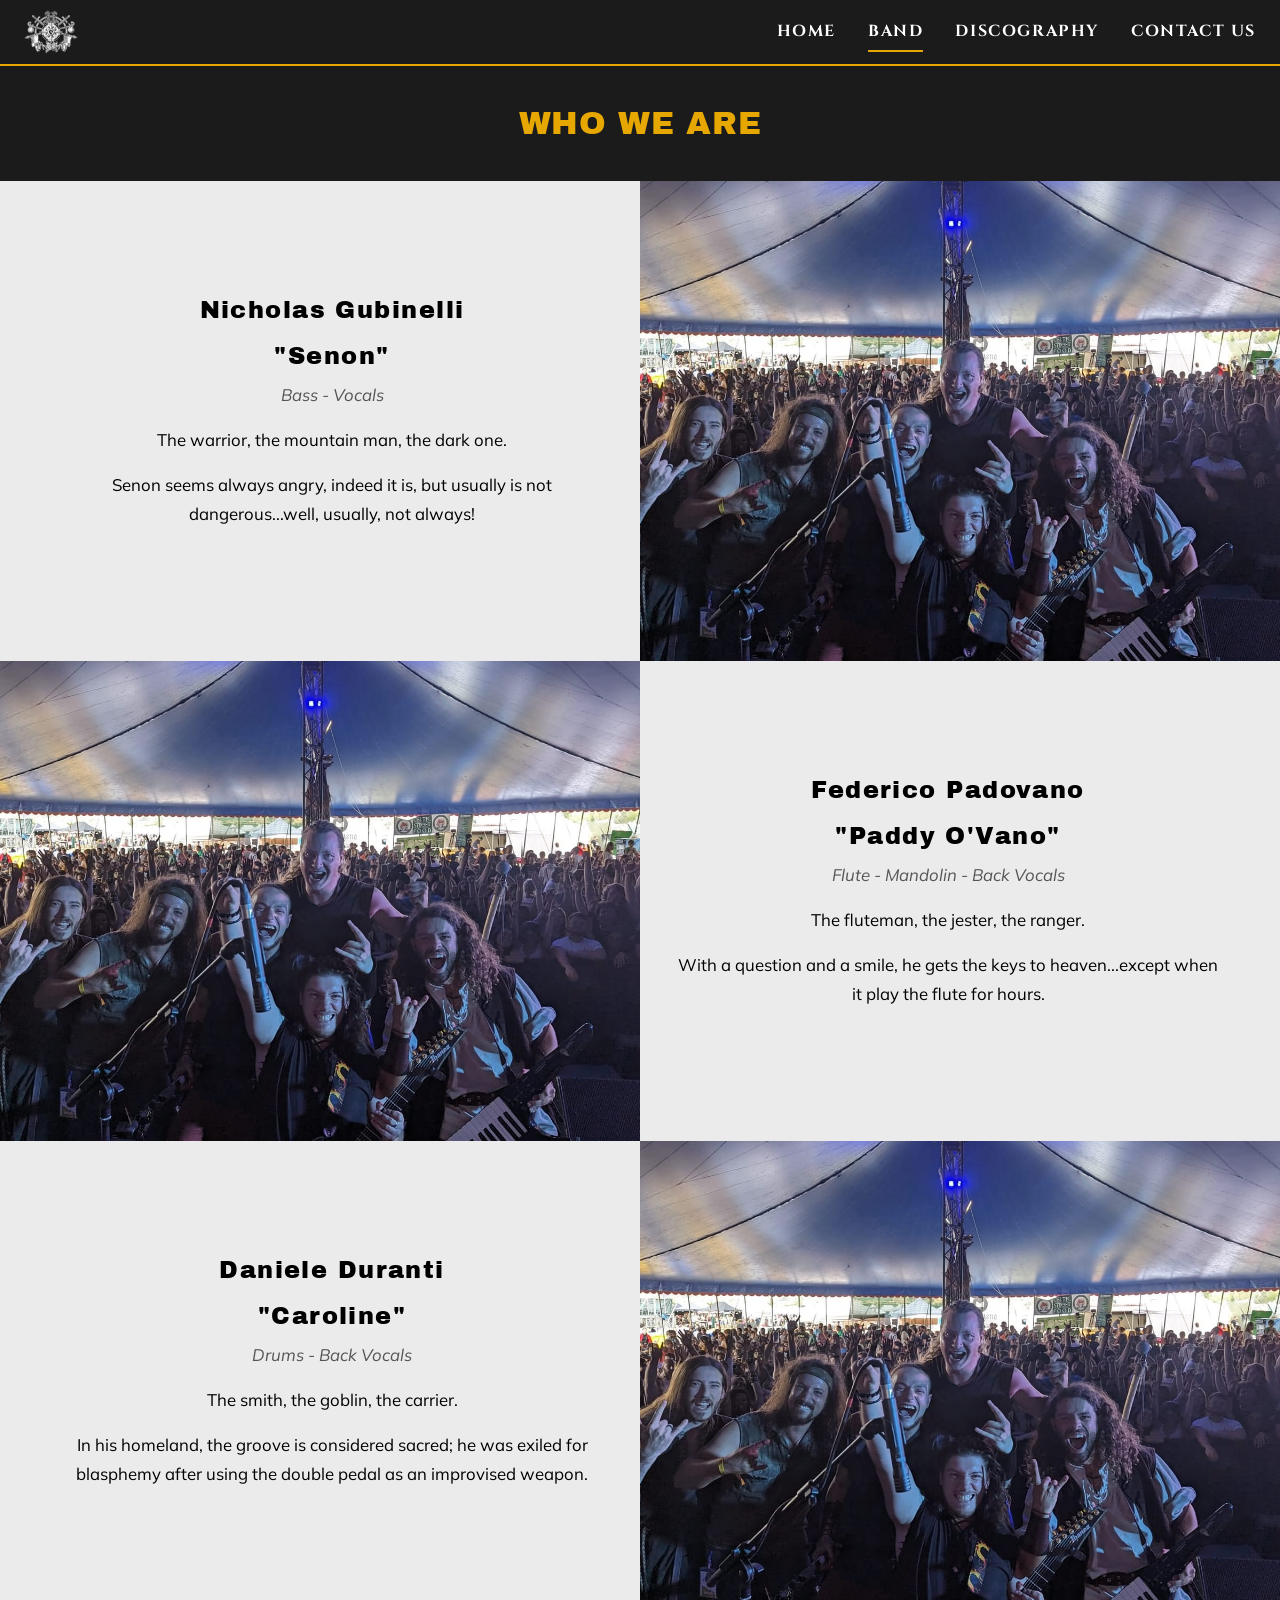
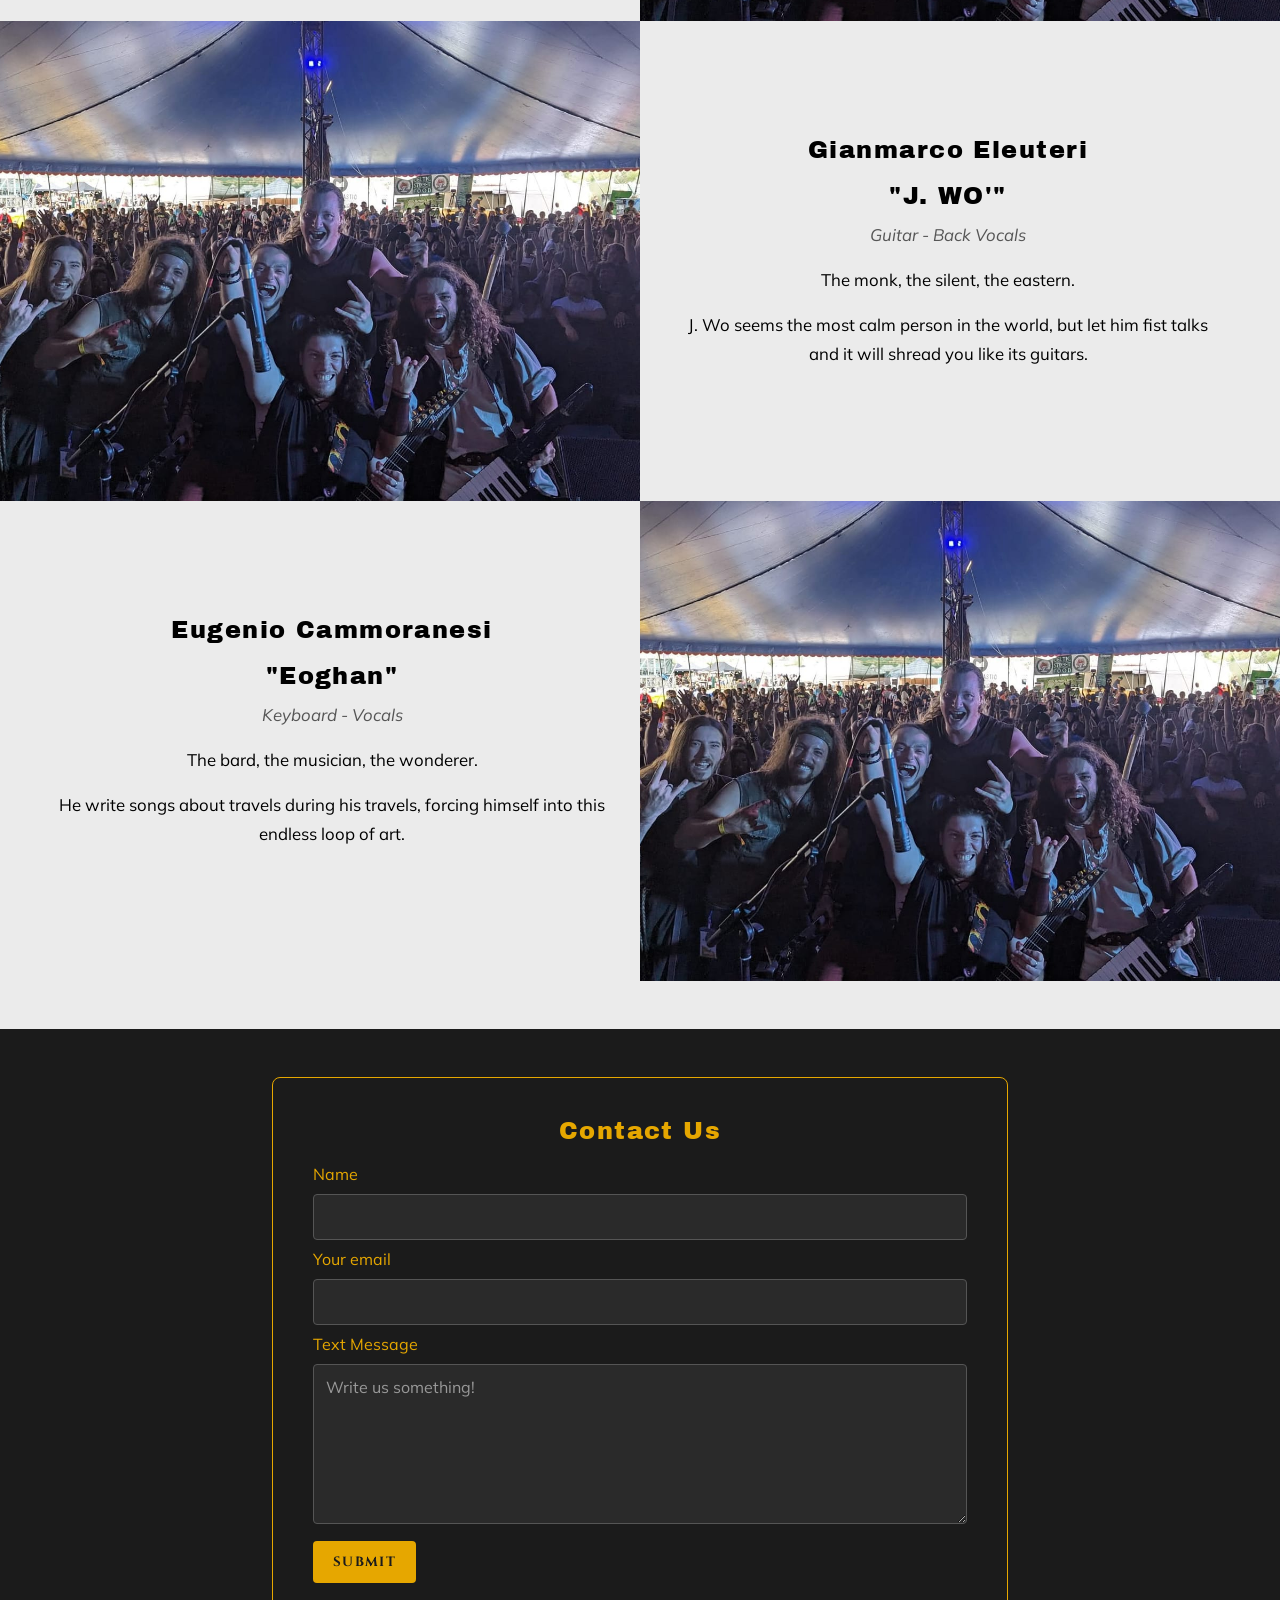
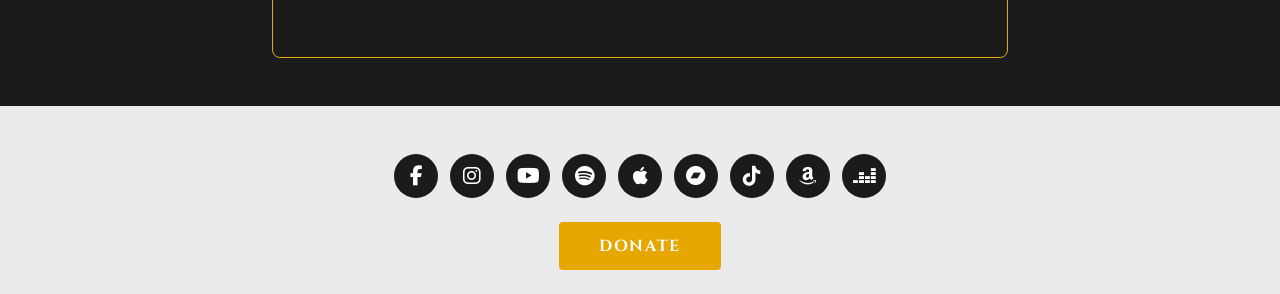
==== PagesAndForms/band.html @ 72bfce95 "Caroline" ====
<!DOCTYPE html>
<html lang="en">
<head>
    <meta charset="UTF-8">
    <meta name="viewport" content="width=device-width, initial-scale=1">
    <!-- Impedisce al "tema scuro automatico" del telefono di invertire i colori del sito -->
    <meta name="color-scheme" content="only light">
    <title>The Band - Haegen | Italian Folk Metal</title>
    <meta name="description" content="Meet Haegen, the folk metal band from Osimo (Marche, Italy): members, history and live shows at Italian folk and metal festivals like Montelago Celtic Festival.">
    <link rel="canonical" href="https://haegenfolkmetal.github.io/Haegen/PagesAndForms/band.html">
    <meta property="og:type" content="website">
    <meta property="og:site_name" content="Haegen">
    <meta property="og:title" content="The Band - Haegen | Italian Folk Metal">
    <meta property="og:description" content="Meet Haegen, the folk metal band from Marche, Italy.">
    <meta property="og:url" content="https://haegenfolkmetal.github.io/Haegen/PagesAndForms/band.html">
    <meta property="og:image" content="https://haegenfolkmetal.github.io/Haegen/Immagini/MontelagoAll.jpg">
    <meta name="twitter:card" content="summary_large_image">
    <link rel="icon" type="image/jpeg" href="../Immagini/Emblem.jpg">
    <!-- Font del sito (Google Fonts): Cinzel = titoli, Mulish = testi, Archivo Black = titoli d'impatto -->
    <link rel="preconnect" href="https://fonts.googleapis.com">
    <link rel="preconnect" href="https://fonts.gstatic.com" crossorigin>
    <link rel="stylesheet" href="https://fonts.googleapis.com/css2?family=Archivo+Black&family=Cinzel:wght@600;700&family=Mulish:wght@400;700&display=swap">
    <link rel="stylesheet" href="https://cdnjs.cloudflare.com/ajax/libs/font-awesome/6.5.2/css/all.min.css">
    <link rel="stylesheet" href="../style.css">
    <script src="../scripts.js" defer></script>
</head>
<body>
    <header class="site-header" data-include="menu.html"></header>

    <main class="pagina">

        <h1 class="page-title titolo-impatto tema-haegen">WHO WE ARE</h1>

        <!--
            Ogni riga: prima l'immagine, poi il testo.
            Da desktop le righe 1, 3, 5 vengono invertite dal CSS (testo a sinistra, immagine a destra);
            da telefono resta sempre immagine sopra e testo sotto.
            TODO: sostituisci immagini e testi segnaposto.
        -->
        <div class="rows rows--alternate">

            <section class="row" id="nicholas-gubinelli">
                <div class="row-media">
                    <img src="../Immagini/MontelagoAll.jpg" alt="Haegen folk metal band live">
                </div>
                <div class="row-text">
                    <a class="link-nascosto" href="https://www.instagram.com/senon_brennus/">
                        <h2>Nicholas Gubinelli</h2>
                        <h2>"Senon"</h2>
                    </a>
                    <p class="row-meta">Bass - Vocals</p>
                    <p>The warrior, the mountain man, the dark one.</p>
                    <p>Senon seems always angry, indeed it is, but usually is not dangerous...well, usually, not always!</p>
                </div>
            </section>

            <section class="row" id="federico-padovano">
                <div class="row-media">
                    <img src="../Immagini/MontelagoAll.jpg" alt="Haegen folk metal band live" loading="lazy">
                </div>
                <div class="row-text">
                    <a class="link-nascosto" href="https://www.instagram.com/paddy_o_vano/">
                        <h2>Federico Padovano</h2>
                        <h2>"Paddy O'Vano"</h2>
                    </a>
                    <p class="row-meta">Flute - Mandolin - Back Vocals</p>
                    <p>The fluteman, the jester, the ranger.</p>
                    <p>With a question and a smile, he gets the keys to heaven...except when it play the flute for hours.</p>
                </div>
            </section>

            <section class="row" id="daniele-duranti">
                <div class="row-media">
                    <img src="../Immagini/MontelagoAll.jpg" alt="Haegen folk metal band live" loading="lazy">
                </div>
                <div class="row-text">
                    <a class="link-nascosto" href="https://www.instagram.com/durowave92/">
                        <h2>Daniele Duranti</h2>
                        <h2>"Caroline"</h2>
                    </a>
                    <p class="row-meta">Drums - Back Vocals</p>
                    <p>The smith, the goblin, the carrier.</p>
                    <p>In his homeland, the groove is considered sacred; he was exiled for blasphemy after using the double pedal as an improvised weapon.</p>
                </div>
            </section>

            <section class="row" id="gianmarco-eleuteri">
                <div class="row-media">
                    <img src="../Immagini/MontelagoAll.jpg" alt="Haegen folk metal band live" loading="lazy">
                </div>
                <div class="row-text">
                    <a class="link-nascosto" href="https://www.instagram.com/kid_shiryu/">
                        <h2>Gianmarco Eleuteri</h2>
                        <h2>"J. WO'"</h2>
                    </a>
                    <p class="row-meta">Guitar - Back Vocals</p>
                    <p>The monk, the silent, the eastern.</p>
                    <p>J. Wo seems the most calm person in the world, but let him fist talks and it will shread you like its guitars.</p>
                </div>
            </section>

            <section class="row" id="eugenio-cammoranesi">
                <div class="row-media">
                    <img src="../Immagini/MontelagoAll.jpg" alt="Haegen folk metal band live" loading="lazy">
                </div>
                <div class="row-text">
                    <a class="link-nascosto" href="https://www.instagram.com/eoghan_thebard/">
                        <h2>Eugenio Cammoranesi</h2>
                        <h2>"Eoghan"</h2>
                    </a>
                    <p class="row-meta">Keyboard - Vocals</p>
                    <p>The bard, the musician, the wonderer.</p>
                    <p>He write songs about travels during his travels, forcing himself into this endless loop of art.</p>
                </div>
            </section>

        </div>

        <div id="contact" data-include="contact.html" data-fallback="Modulo contatti non disponibile."></div>

        <footer class="site-footer" data-include="footer.html"></footer>

    </main>
</body>
</html>
---- style.css ----
/*
    **************************** VARIABILI ****************************
*/

:root {
    --colore-scuro: #1b1b1b;
    --colore-chiaro: #ebebeb;
    --colore-giallo: #e6a700;
    --altezza-menu: 64px;
    --padding-pagina: 24px; /* margine interno di .pagina (16px da telefono, vedi in fondo) */
    --gap-pagina: 3rem;     /* spazio tra un blocco e l'altro di .pagina (2rem da telefono) */

    /* TEMA HAEGEN: fondo scuro + testo giallo. Usato da .tema-haegen (es. logo in home) */
    --tema-sfondo: var(--colore-scuro);
    --tema-testo: var(--colore-giallo);

    /* FONT (caricati da Google Fonts nel <head> di ogni pagina) */
    --font-testo: "Mulish", Arial, sans-serif;            /* testi normali */
    --font-titoli: "Cinzel", Georgia, serif;              /* titoli, menù, sottotitolo, bottoni */
    --font-impatto: "Archivo Black", "Arial Black", sans-serif; /* titoli d'impatto (classe .titolo-impatto) */
}

* {
    box-sizing: border-box;
}

html {
    scroll-behavior: smooth;
}

body {
    margin: 0;
    width: 100%;
    background-color: var(--colore-scuro);
    font-family: var(--font-testo);
}

h1, h2, h3, h4 {
    font-family: var(--font-titoli);
    font-weight: 700;
    letter-spacing: 0.06em;
}

/* Titolo grande e "pieno" (es. OUR STORY in home): stessa grandezza di un h1 */
.titolo-impatto {
    font-family: var(--font-impatto);
    font-weight: 400;
    font-size: 2rem;
    letter-spacing: 0.02em;
}

.displayToCenter{

    display: flex;
    justify-content: center
}

.textAlignCenter{
    text-align: center;
}

.pagina {
    background-color: var(--colore-chiaro);
    width: 100%;
    max-width: 1400px;
    min-height: 100vh;
    margin-inline: auto;
    padding: var(--padding-pagina);

    display: flex;
    flex-direction: column;
    gap: var(--gap-pagina);
}

.page-title {
    margin: 0;
    text-align: center;
}

/* Bio in home: colonna più stretta e righe più ariose = più facile da leggere */
.BIOcss {
    width: 100%;
    margin-inline: auto;
    text-align: justify;
}

.BIOcss p,
.row-text p {
    font-size: 1.05rem;
    line-height: 1.7;
}

/*
    Tema Haegen: blocco a tutta larghezza con fondo scuro e testo giallo.
    Basta aggiungere class="tema-haegen" a un elemento dentro .pagina.
    I margini negativi annullano il padding di .pagina, così il fondo arriva fino ai bordi.
*/
.tema-haegen {
    background-color: var(--tema-sfondo);
    color: var(--tema-testo);
    margin-inline: calc(-1 * var(--padding-pagina));
    padding: 2.5rem var(--padding-pagina);
}

.zona-logo {
    flex-direction: column;
    align-items: center;
    gap: 0.75rem;
    margin-block: 0;
}

/* Se un blocco a tema è il primo della pagina (logo in home, WHO WE ARE...), sale fino a toccare il menù */
.tema-haegen:first-child {
    margin-top: calc(-1 * var(--padding-pagina));
}

/* Sottotitolo sotto il logo in home (fa parte dell'h1: aiuta Google a capire genere e provenienza) */
.zona-logo .tagline {
    font-family: var(--font-titoli);
    font-size: 1.1rem;
    font-weight: 600;
    letter-spacing: 0.15em;
    text-transform: uppercase;
    text-align: center;
}

.zona-logo img {
    display: block;
    width: min(80vw, 420px);
    height: auto;
}

/*
    **************************** MENU STICKY ****************************
*/

.site-header {
    position: sticky;
    top: 0;
    z-index: 100;
    min-height: var(--altezza-menu); /* tiene lo spazio mentre il menù viene caricato */
    background-color: var(--colore-scuro);
    border-bottom: 2px solid var(--colore-giallo);
}

.menu-bar {
    max-width: 1400px;
    height: var(--altezza-menu);
    margin-inline: auto;
    padding-inline: 24px;

    display: flex;
    align-items: center;
    justify-content: space-between;
}

.menu-brand img {
    display: block;
    height: 44px;
    width: auto;
}

.site-nav ul {
    list-style: none;
    margin: 0;
    padding: 0;
    display: flex;
    gap: 2rem;
}

.site-nav a {
    display: block;
    padding: 0.5rem 0;
    color: white;
    text-decoration: none;
    font-family: var(--font-titoli);
    text-transform: uppercase;
    letter-spacing: 0.1em;
    font-weight: 700;
    border-bottom: 2px solid transparent;
}

.site-nav a:hover,
.site-nav a[aria-current="page"] {
    border-bottom-color: var(--colore-giallo);
}

/* L'hamburger si vede solo da telefono */
.menu-toggle {
    display: none;
}

/* Il Contact Us (e i membri in Band, es. band.html#federico-padovano) non finiscono sotto il menù sticky */
#contact,
.row[id] {
    scroll-margin-top: calc(var(--altezza-menu) + 16px);
}

/*
    Link "nascosto": sembra testo normale, al passaggio del mouse diventa giallo.
    Usato per nome + soprannome dei membri in Band.
*/
.link-nascosto {
    display: block;
    width: fit-content;   /* cliccabile solo sul testo, non su tutta la riga */
    color: inherit;
    text-decoration: none;
    transition: color 0.2s;
}

.link-nascosto:hover,
.link-nascosto:focus-visible {
    color: var(--colore-giallo);
}

/*
    **************************** RIGHE A 2 COLONNE (Band / Discography) ****************************
*/

.rows {
    display: flex;
    flex-direction: column;
    gap: 3rem;
}

.row {
    display: grid;
    grid-template-columns: 1fr 1fr;
    gap: 2rem;
    align-items: center;
}

.row-media img {
    display: block;
    width: 100%;
    aspect-ratio: 4 / 3;
    object-fit: cover;
    border-radius: 6px;
}

.row-text h2 {
    margin-top: 0;
}

.row-text .row-meta {
    margin-top: -0.5rem;
    color: #555;
    font-style: italic;
    text-align: left;
}

/* BAND: righe 1, 3, 5 => testo a sinistra e immagine a destra */
.rows--alternate .row:nth-child(odd) .row-media {
    order: 2;
}

/* BAND da desktop: nessuno spazio tra un membro e l'altro (le foto si toccano a scacchiera) */
@media (min-width: 769px) {
    .rows--alternate {
        gap: 0;
    }

    /* niente spazio tra colonna foto e colonna testo: le foto si toccano agli angoli */
    .rows--alternate .row {
        column-gap: 0;
    }

    .rows--alternate .row-text {
        padding-inline: 2rem;
    }

    /* DISCOGRAPHY da desktop: copertine (a sinistra) attaccate al bordo sinistro della pagina */
    .rows--discography .row-media {
        margin-left: calc(-1 * var(--padding-pagina));
    }

    .rows--discography .row-media img {
        border-radius: 0;
    }

}

/*
    DISCOGRAPHY: lo spazio tra un disco e l'altro ha il colore del tema (scuro).
    Il contenitore è scuro e a tutta larghezza; ogni riga ha il suo fondo chiaro.
    Il padding delle righe sostituisce quello di .pagina, così le copertine
    continuano ad arrivare al bordo con i loro margini negativi.
*/
.rows--discography {
    background-color: var(--tema-sfondo);
    margin-inline: calc(-1 * var(--padding-pagina));
    /* annulla lo spazio chiaro sopra (sotto il titolo) e sotto (prima del Contact Us) */
    margin-block: calc(-1 * var(--gap-pagina));
}

.rows--discography .row {
    background-color: var(--colore-chiaro);
    padding-inline: var(--padding-pagina);
}

/* BAND: niente striscia chiara tra WHO WE ARE e il primo membro */
.rows--alternate {
    margin-top: calc(-1 * var(--gap-pagina));
}

/* BAND: testo centrato nel suo blocco (anche nome+soprannome e ruolo) */
.rows--alternate .row-text {
    text-align: center;
}

.rows--alternate .row-text .link-nascosto {
    margin-inline: auto;
}

/* BAND: nome e soprannome con lo stesso font di WHO WE ARE (solo il font, non grandezza/colori) */
.rows--alternate .row-text h2 {
    font-family: var(--font-impatto);
    font-weight: 400; /* Archivo Black esiste solo in questo peso: evita il grassetto "finto" */
}

.rows--alternate .row-text .row-meta {
    text-align: center;
}

/*
    BAND: foto attaccate al bordo della pagina (come il video in home).
    Il margine negativo annulla il padding di .pagina sul lato esterno:
    righe pari => foto a sinistra, righe dispari => foto a destra.
*/
.rows--alternate .row-media {
    margin-left: calc(-1 * var(--padding-pagina));
}

.rows--alternate .row:nth-child(odd) .row-media {
    margin-left: 0;
    margin-right: calc(-1 * var(--padding-pagina));
}

.rows--alternate .row-media img {
    border-radius: 0;
}

/* DISCOGRAPHY: copertine sempre intere, mai tagliate */
.rows--discography .row-media img {
    aspect-ratio: auto;
    height: auto;
    object-fit: contain;
}

/* DISCOGRAPHY, riga in evidenza (copertina + video):
   la copertina occupa il 70% dello spazio delle altre righe (35% invece di 50%), il resto va al video */
.rows--discography .row--featured {
    grid-template-columns: 7fr 13fr;
}

.row-text .video-container {
    margin-top: 1rem;
}

/*
    **************************** CONTACT FORM ****************************
*/

/* Fascia che contiene il Contact Us: fondo come il body, a tutta larghezza (margini negativi come .tema-haegen) */
#contact {
    background-color: var(--tema-sfondo);
    margin-inline: calc(-1 * var(--padding-pagina));
    padding: 3rem var(--padding-pagina);
}

/* Contact Us nel "tema Haegen": fondo scuro, testi gialli, bottone giallo */
.contact {
    width: min(100%, 46rem);
    margin-inline: auto;
    padding: clamp(1.25rem, 4vw, 2.5rem);
    background-color: var(--tema-sfondo);
    color: var(--tema-testo);
    border: 1px solid var(--tema-testo);
    border-radius: 8px;
}

.contact h2 {
    margin-top: 0;
    text-align: center;
    font-family: var(--font-impatto); /* come OUR STORY / WHO WE ARE */
    font-weight: 400;
}

.contact form {
    display: flex;
    flex-direction: column;
    gap: 0.6rem;
}

/* Campi: fondo un po' più chiaro del blocco, testo chiaro, bordo giallo quando ci scrivi */
.contact input:not([type="hidden"]),
.contact textarea {
    width: 100%;
    padding: 0.75rem;
    background-color: #2a2a2a;
    color: var(--colore-chiaro);
    border: 1px solid #555;
    border-radius: 4px;
    font: inherit;
}

.contact input::placeholder,
.contact textarea::placeholder {
    color: #999;
}

.contact input:focus,
.contact textarea:focus {
    outline: none;
    border-color: var(--tema-testo);
}

.contact textarea {
    min-height: 10rem;
    resize: vertical;
}

.contact button {
    align-self: flex-start;
    margin-top: 0.5rem;
    padding: 0.75rem 1.25rem;
    border: 0;
    border-radius: 4px;
    background-color: var(--tema-testo);
    color: var(--tema-sfondo);
    font-family: var(--font-titoli);
    font-weight: 700;
    text-transform: uppercase;
    letter-spacing: 0.1em;
    cursor: pointer;
    transition: filter 0.2s;
}

.contact button:hover {
    filter: brightness(0.9);
}

.contact button:disabled {
    opacity: 0.6;
    cursor: wait;
}

/* Campo anti-spam: invisibile alle persone, solo i bot lo compilano */
.contact-botcheck {
    display: none;
}

/* Esito dell'invio sotto il bottone (vuoto finché non si invia) */
.contact-status {
    margin: 0;
    min-height: 1.5em;
}

.contact-status.is-ok {
    color: #7bc47f;
}

.contact-status.is-error {
    color: #ff7a6b;
}

/*
  ****************************  FINE CONTACT FORM ****************************
*/

/*
    **************************** FOOTER: SOCIAL + DONATE ****************************
*/

.site-footer {
    display: flex;
    flex-direction: column;
    align-items: center;
    gap: 1.5rem;
}

.social-links {
    list-style: none;
    margin: 0;
    padding: 0;
    display: flex;
    flex-wrap: wrap;
    justify-content: center;
    gap: 0.75rem;
}

.social-links a {
    display: grid;
    place-items: center;
    width: 44px;
    height: 44px;
    border-radius: 50%;
    background-color: var(--colore-scuro);
    color: white;
    font-size: 1.25rem;
    text-decoration: none;
    transition: background-color 0.2s;
}

.social-links a:hover {
    background-color: var(--colore-giallo);
}

.donate-button {
    display: inline-block;
    padding: 0.8rem 2.5rem;
    border-radius: 4px;
    background-color: var(--colore-giallo);
    color: white;
    font-family: var(--font-titoli);
    font-weight: 700;
    text-transform: uppercase;
    letter-spacing: 0.1em;
    text-decoration: none;
    transition: filter 0.2s;
}

.donate-button:hover {
    filter: brightness(0.9);
}

/*
    **************************** VIDEO ****************************
*/

.video-container {
    width: 100%;
    aspect-ratio: 16 / 9;
}

.video-container iframe {
    display: block;
    width: 100%;
    height: 100%;
    border: 0;
}

/* Video a tutta larghezza: i margini negativi annullano il padding di .pagina (come .tema-haegen) */
.video-container--full {
    width: auto;
    margin-inline: calc(-1 * var(--padding-pagina));
    /* in home il video è attaccato alla fascia del Contact Us, senza striscia chiara in mezzo */
    margin-bottom: calc(-1 * var(--gap-pagina));
}

/*
    **************************** TELEFONO / TABLET ****************************
*/

@media (max-width: 768px) {

    /* --- Hamburger --- */
    .menu-bar {
        padding-inline: 16px;
    }

    .menu-toggle {
        display: flex;
        flex-direction: column;
        gap: 5px;
        padding: 10px;
        background-color: var(--colore-scuro);
        border: 0;
        border-radius: 4px;
        cursor: pointer;
    }

    .menu-toggle-bar {
        display: block;
        width: 26px;
        height: 3px;
        background-color: var(--colore-giallo);
        border-radius: 2px;
        transition: transform 0.25s, opacity 0.25s;
    }

    /* Le 3 linee diventano una X quando il menù è aperto */
    .menu-toggle[aria-expanded="true"] .menu-toggle-bar:nth-child(1) {
        transform: translateY(8px) rotate(45deg);
    }
    .menu-toggle[aria-expanded="true"] .menu-toggle-bar:nth-child(2) {
        opacity: 0;
    }
    .menu-toggle[aria-expanded="true"] .menu-toggle-bar:nth-child(3) {
        transform: translateY(-8px) rotate(-45deg);
    }

    .site-nav {
        display: none;
        position: absolute;
        top: 100%;
        left: 0;
        right: 0;
        background-color: var(--colore-scuro);
        border-bottom: 2px solid var(--colore-giallo);
    }

    .site-nav.is-open {
        display: block;
    }

    .site-nav ul {
        flex-direction: column;
        gap: 0;
        padding: 0.5rem 16px 1rem;
    }

    .site-nav a {
        padding: 0.9rem 0;
        border-bottom: 1px solid #333;
    }

    /* --- Righe: una colonna sola, immagine sopra e testo sotto --- */
    .row,
    .rows--discography .row--featured {
        grid-template-columns: 1fr;
        gap: 1rem;
    }

    .rows--alternate .row:nth-child(odd) .row-media {
        order: 0;
    }

    /* BAND da telefono: foto sopra il testo, attaccata a tutti e due i bordi */
    .rows--alternate .row-media,
    .rows--alternate .row:nth-child(odd) .row-media {
        margin-inline: calc(-1 * var(--padding-pagina));
    }

    /* DISCOGRAPHY da telefono: copertine attaccate a tutti e due i bordi, come in Band */
    .rows--discography .row-media {
        margin-inline: calc(-1 * var(--padding-pagina));
    }

    .rows--discography .row-media img {
        border-radius: 0;
    }
    /* DISCOGRAPHY da telefono: anche il video (Mazzamurello) va da bordo a bordo */
    .rows--discography .row-text .video-container {
        width: auto;
        margin-inline: calc(-1 * var(--padding-pagina));
    }
}

@media (max-width: 600px) {
    :root {
        --padding-pagina: 16px;
        --gap-pagina: 2rem;
    }

    .contact {
        padding: 1.25rem;
    }
}
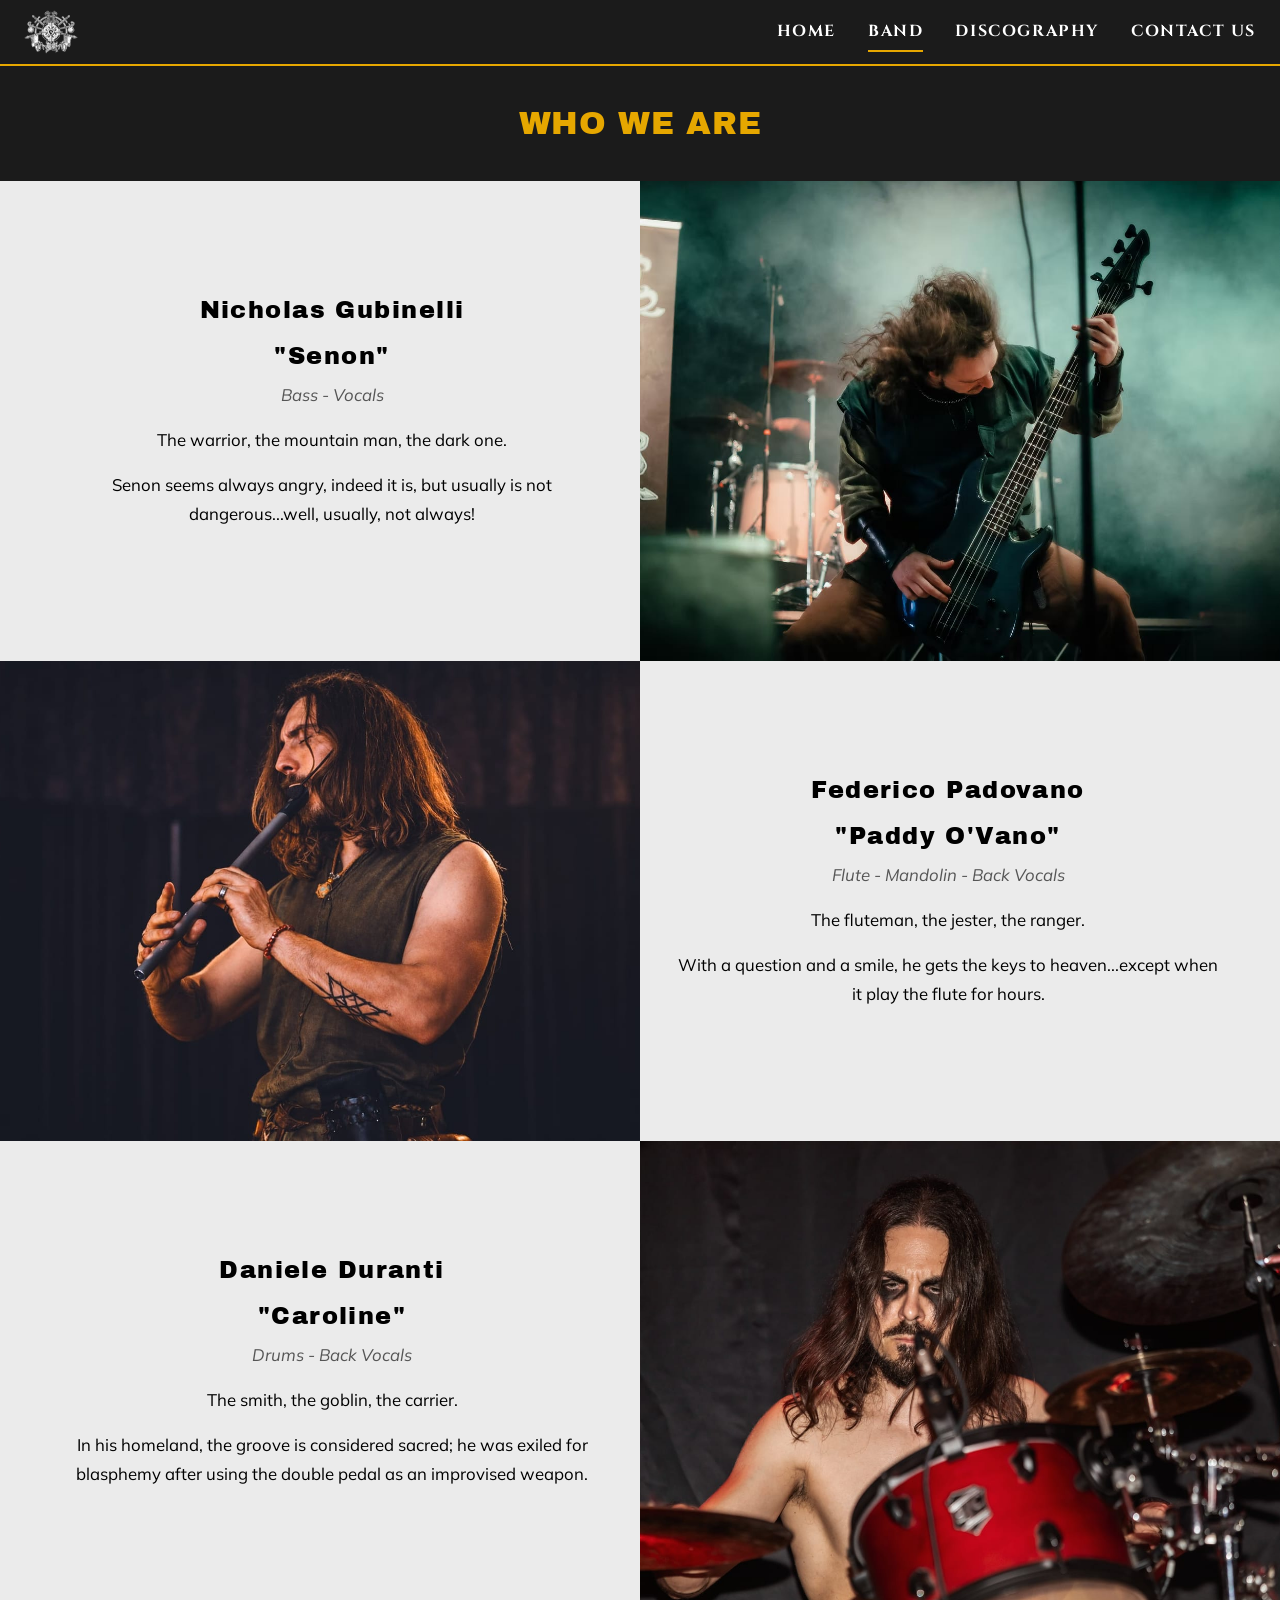
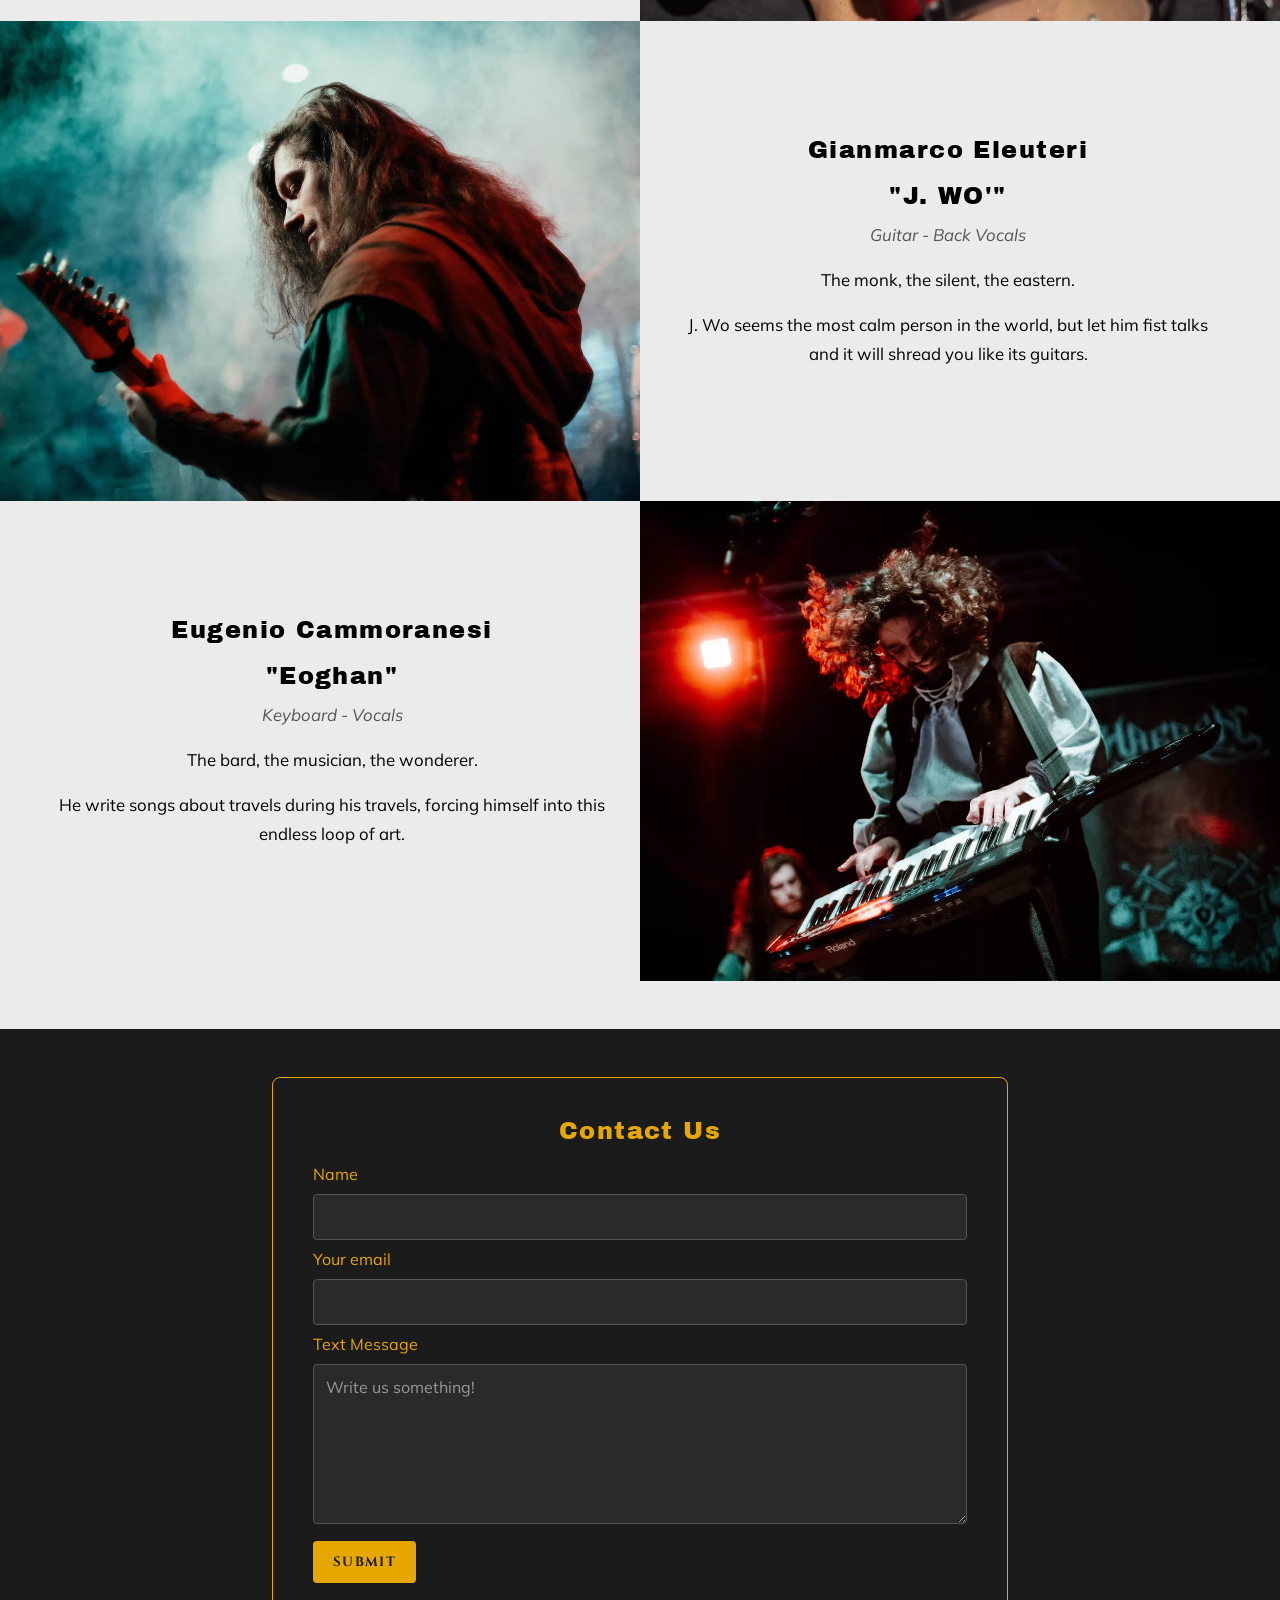
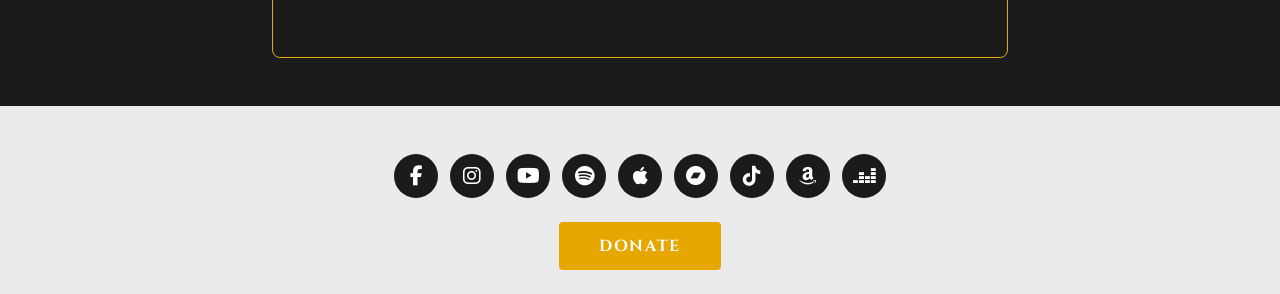
==== commit e017b941: "Foto" ====
--- a/PagesAndForms/band.html
+++ b/PagesAndForms/band.html
@@ -41,7 +41,7 @@
 
             <section class="row" id="nicholas-gubinelli">
                 <div class="row-media">
-                    <img src="../Immagini/MontelagoAll.jpg" alt="Haegen folk metal band live">
+                    <img src="../Immagini/Nicholas Gubinelli.jpg" alt="Nicholas Gubinelli &quot;Senon&quot; - Haegen bass player live">
                 </div>
                 <div class="row-text">
                     <a class="link-nascosto" href="https://www.instagram.com/senon_brennus/">
@@ -56,7 +56,7 @@
 
             <section class="row" id="federico-padovano">
                 <div class="row-media">
-                    <img src="../Immagini/MontelagoAll.jpg" alt="Haegen folk metal band live" loading="lazy">
+                    <img src="../Immagini/Padovano Federico.jpg" alt="Federico Padovano &quot;Paddy O'Vano&quot; - Haegen flute player live" loading="lazy">
                 </div>
                 <div class="row-text">
                     <a class="link-nascosto" href="https://www.instagram.com/paddy_o_vano/">
@@ -71,7 +71,7 @@
 
             <section class="row" id="daniele-duranti">
                 <div class="row-media">
-                    <img src="../Immagini/MontelagoAll.jpg" alt="Haegen folk metal band live" loading="lazy">
+                    <img src="../Immagini/Daniele Duranti.jpg" alt="Daniele Duranti &quot;Caroline&quot; - Haegen drummer live" loading="lazy">
                 </div>
                 <div class="row-text">
                     <a class="link-nascosto" href="https://www.instagram.com/durowave92/">
@@ -86,7 +86,7 @@
 
             <section class="row" id="gianmarco-eleuteri">
                 <div class="row-media">
-                    <img src="../Immagini/MontelagoAll.jpg" alt="Haegen folk metal band live" loading="lazy">
+                    <img src="../Immagini/Gianmarco Eleuteri.jpg" alt="Gianmarco Eleuteri &quot;J. WO'&quot; - Haegen guitar player live" loading="lazy">
                 </div>
                 <div class="row-text">
                     <a class="link-nascosto" href="https://www.instagram.com/kid_shiryu/">
@@ -101,7 +101,7 @@
 
             <section class="row" id="eugenio-cammoranesi">
                 <div class="row-media">
-                    <img src="../Immagini/MontelagoAll.jpg" alt="Haegen folk metal band live" loading="lazy">
+                    <img src="../Immagini/Eugenio Cammoranesi.jpg" alt="Eugenio Cammoranesi &quot;Eoghan&quot; - Haegen keyboard player live" loading="lazy">
                 </div>
                 <div class="row-text">
                     <a class="link-nascosto" href="https://www.instagram.com/eoghan_thebard/">
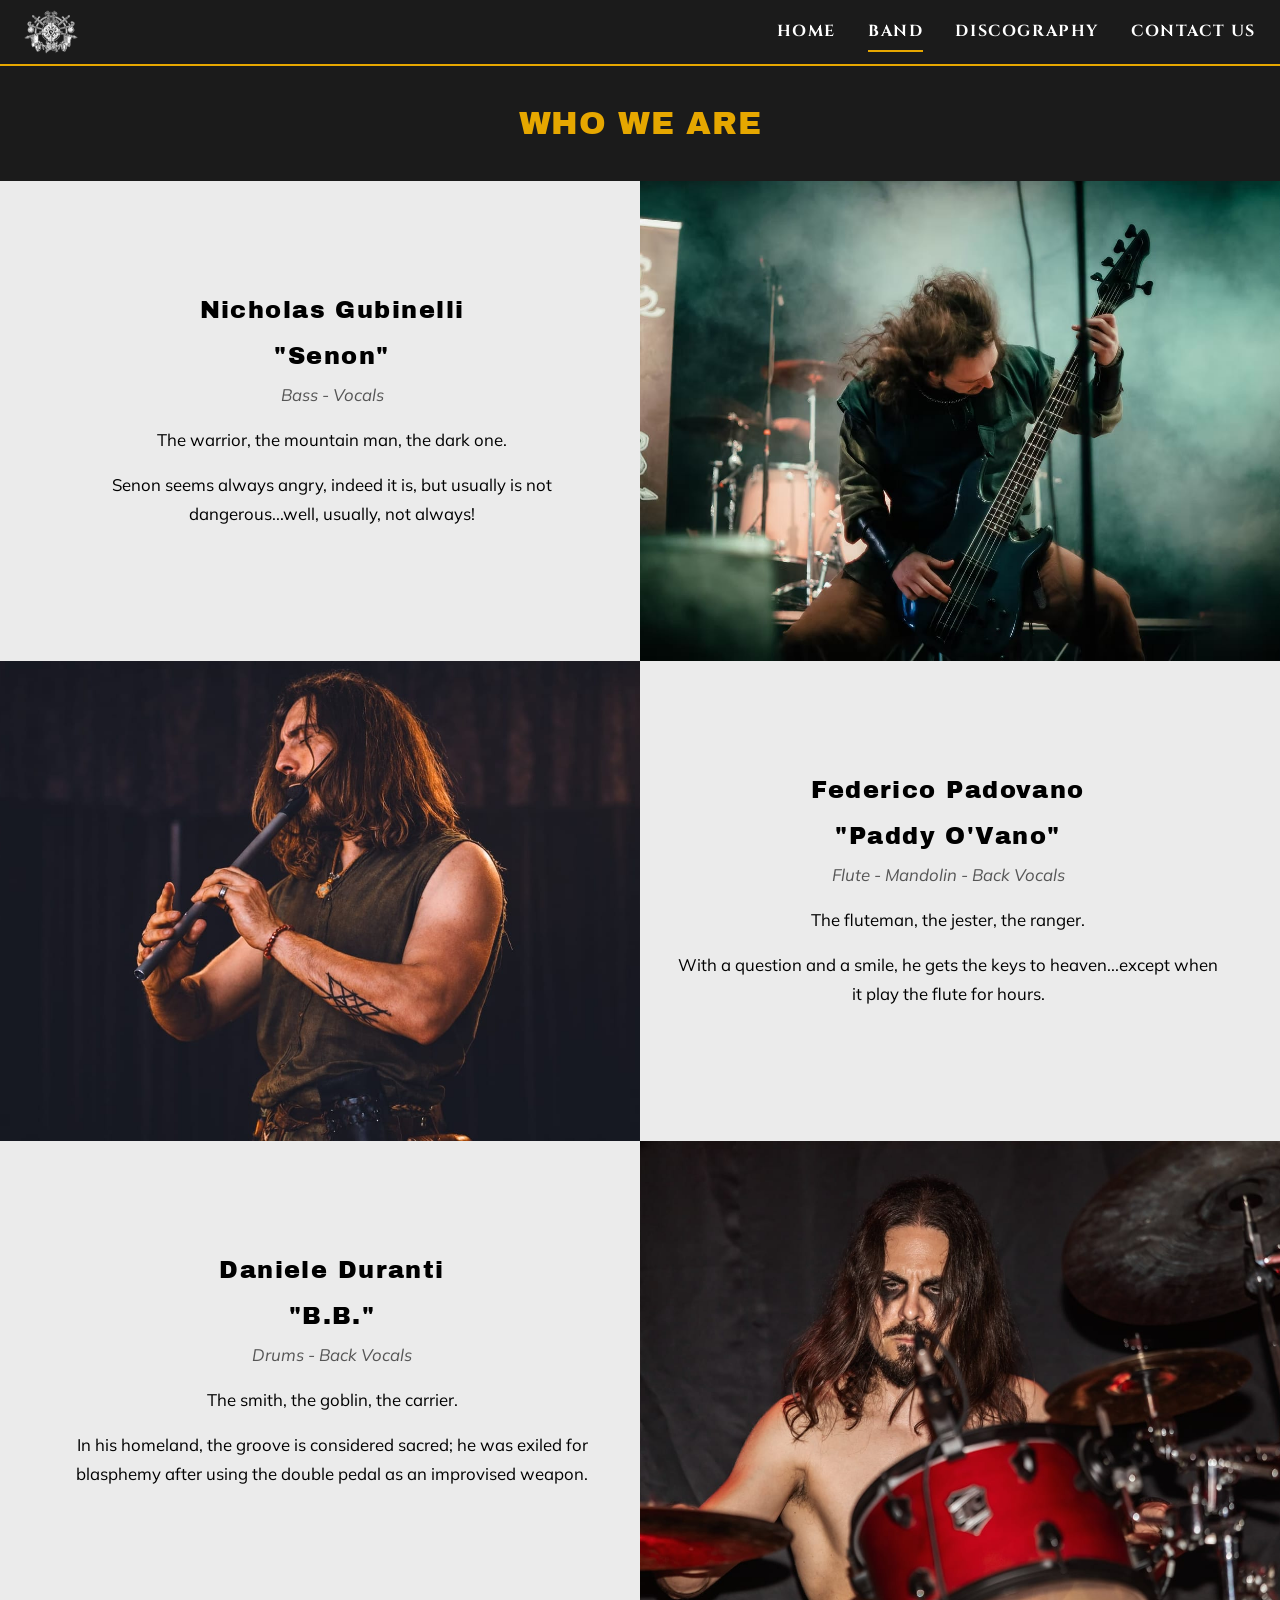
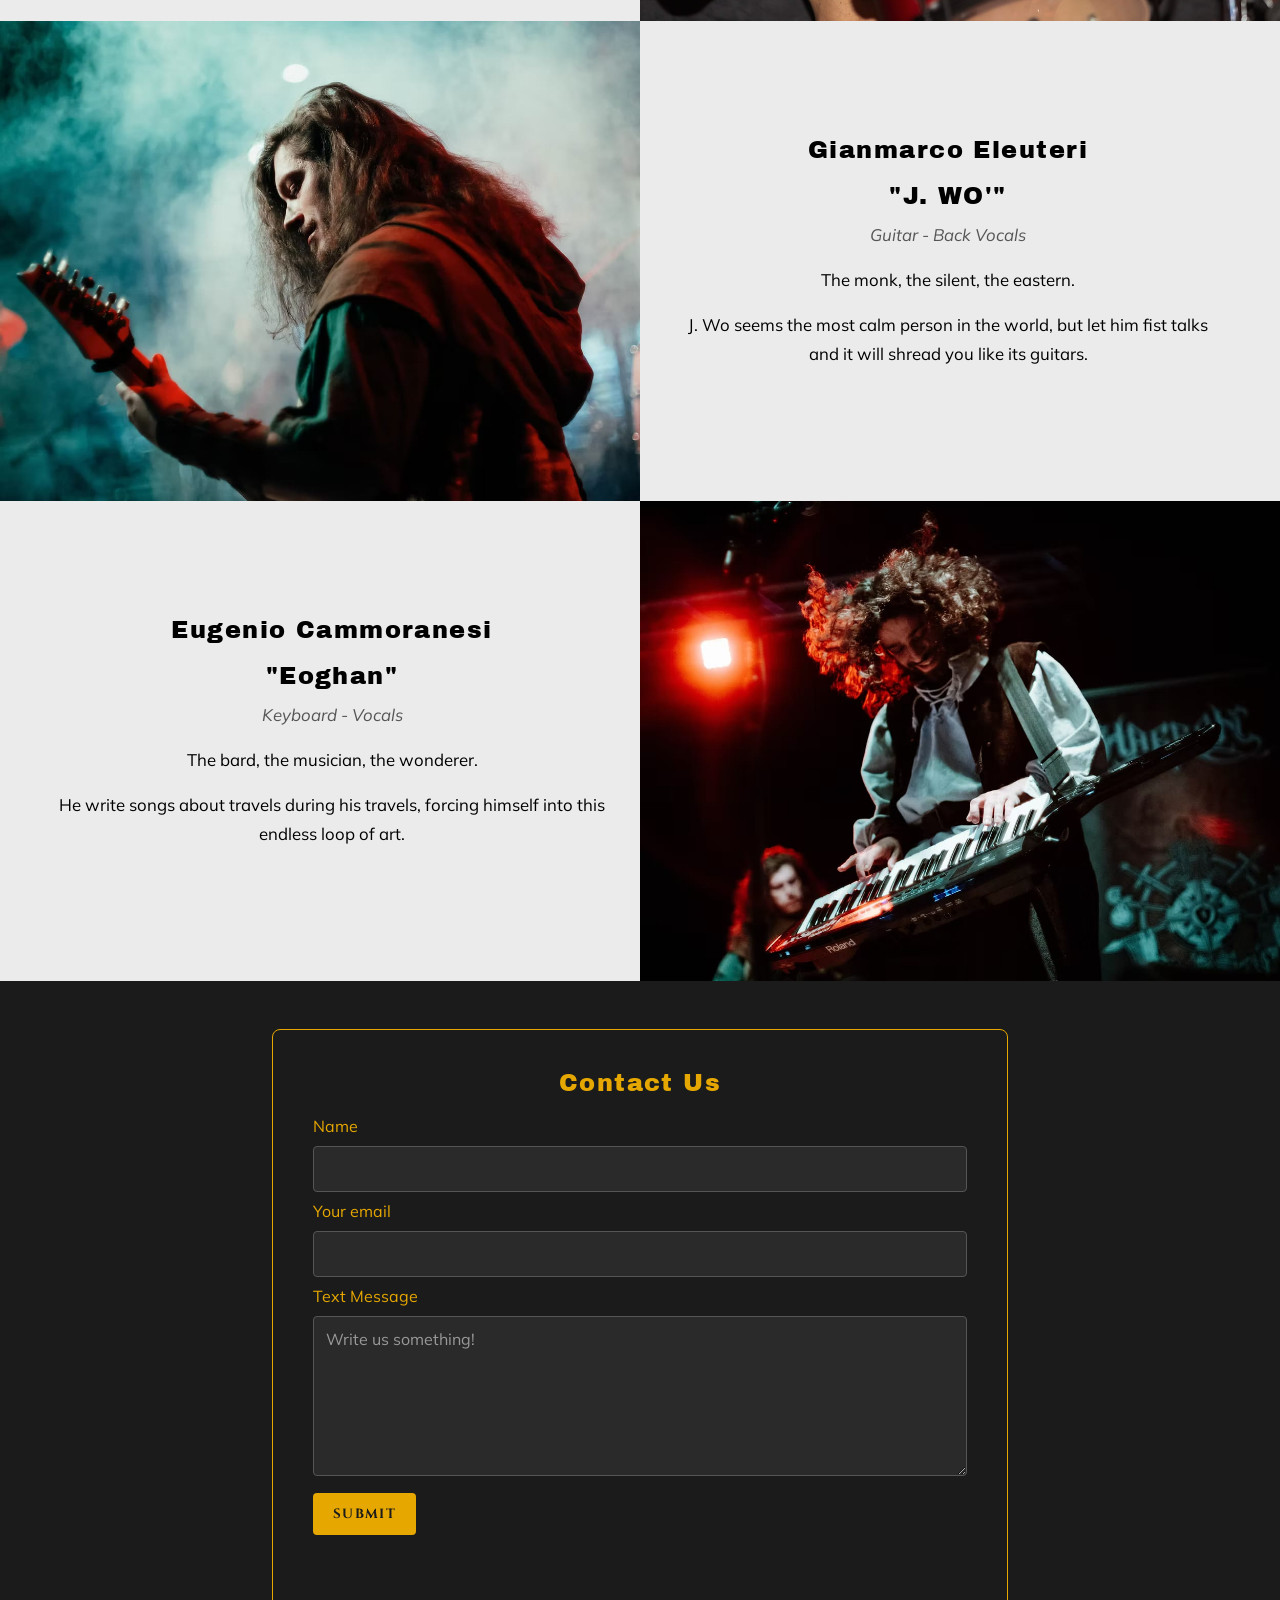
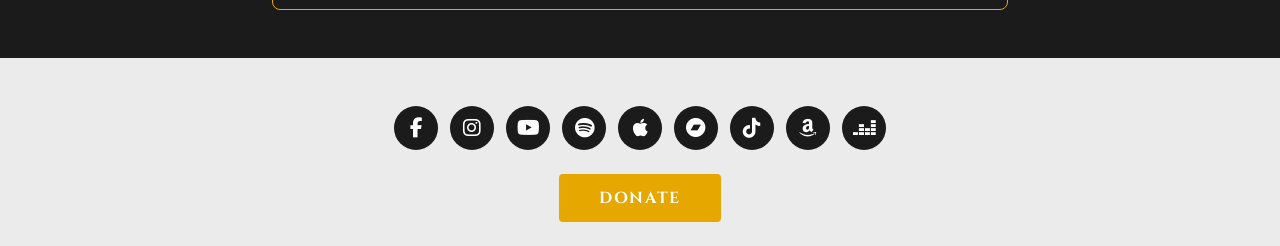
==== commit 5c6b6891: "bb" ====
--- a/PagesAndForms/band.html
+++ b/PagesAndForms/band.html
@@ -76,7 +76,7 @@
                 <div class="row-text">
                     <a class="link-nascosto" href="https://www.instagram.com/durowave92/">
                         <h2>Daniele Duranti</h2>
-                        <h2>"Caroline"</h2>
+                        <h2>"B.B."</h2>
                     </a>
                     <p class="row-meta">Drums - Back Vocals</p>
                     <p>The smith, the goblin, the carrier.</p>
--- a/style.css
+++ b/style.css
@@ -258,6 +258,8 @@
 @media (min-width: 769px) {
     .rows--alternate {
         gap: 0;
+        /* ultima foto attaccata alla fascia del Contact Us, senza striscia chiara */
+        margin-bottom: calc(-1 * var(--gap-pagina));
     }
 
     /* niente spazio tra colonna foto e colonna testo: le foto si toccano agli angoli */
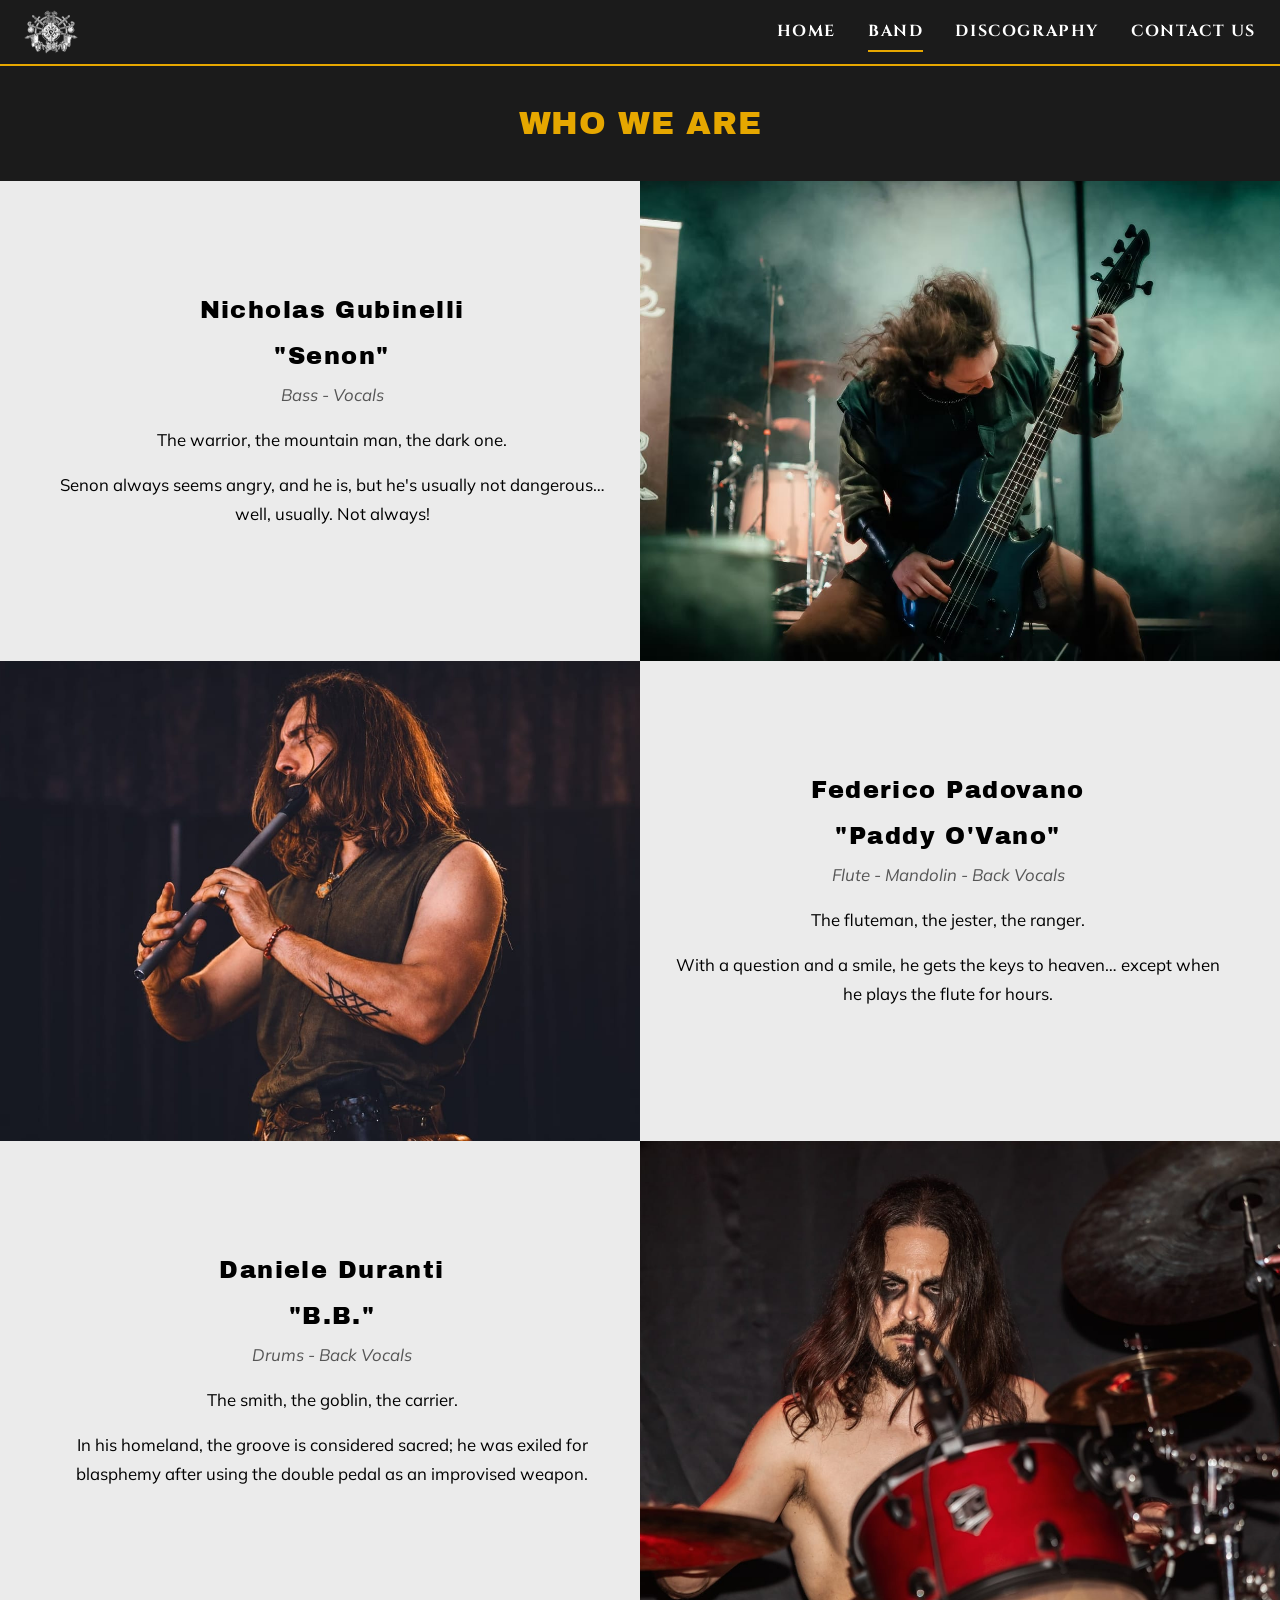
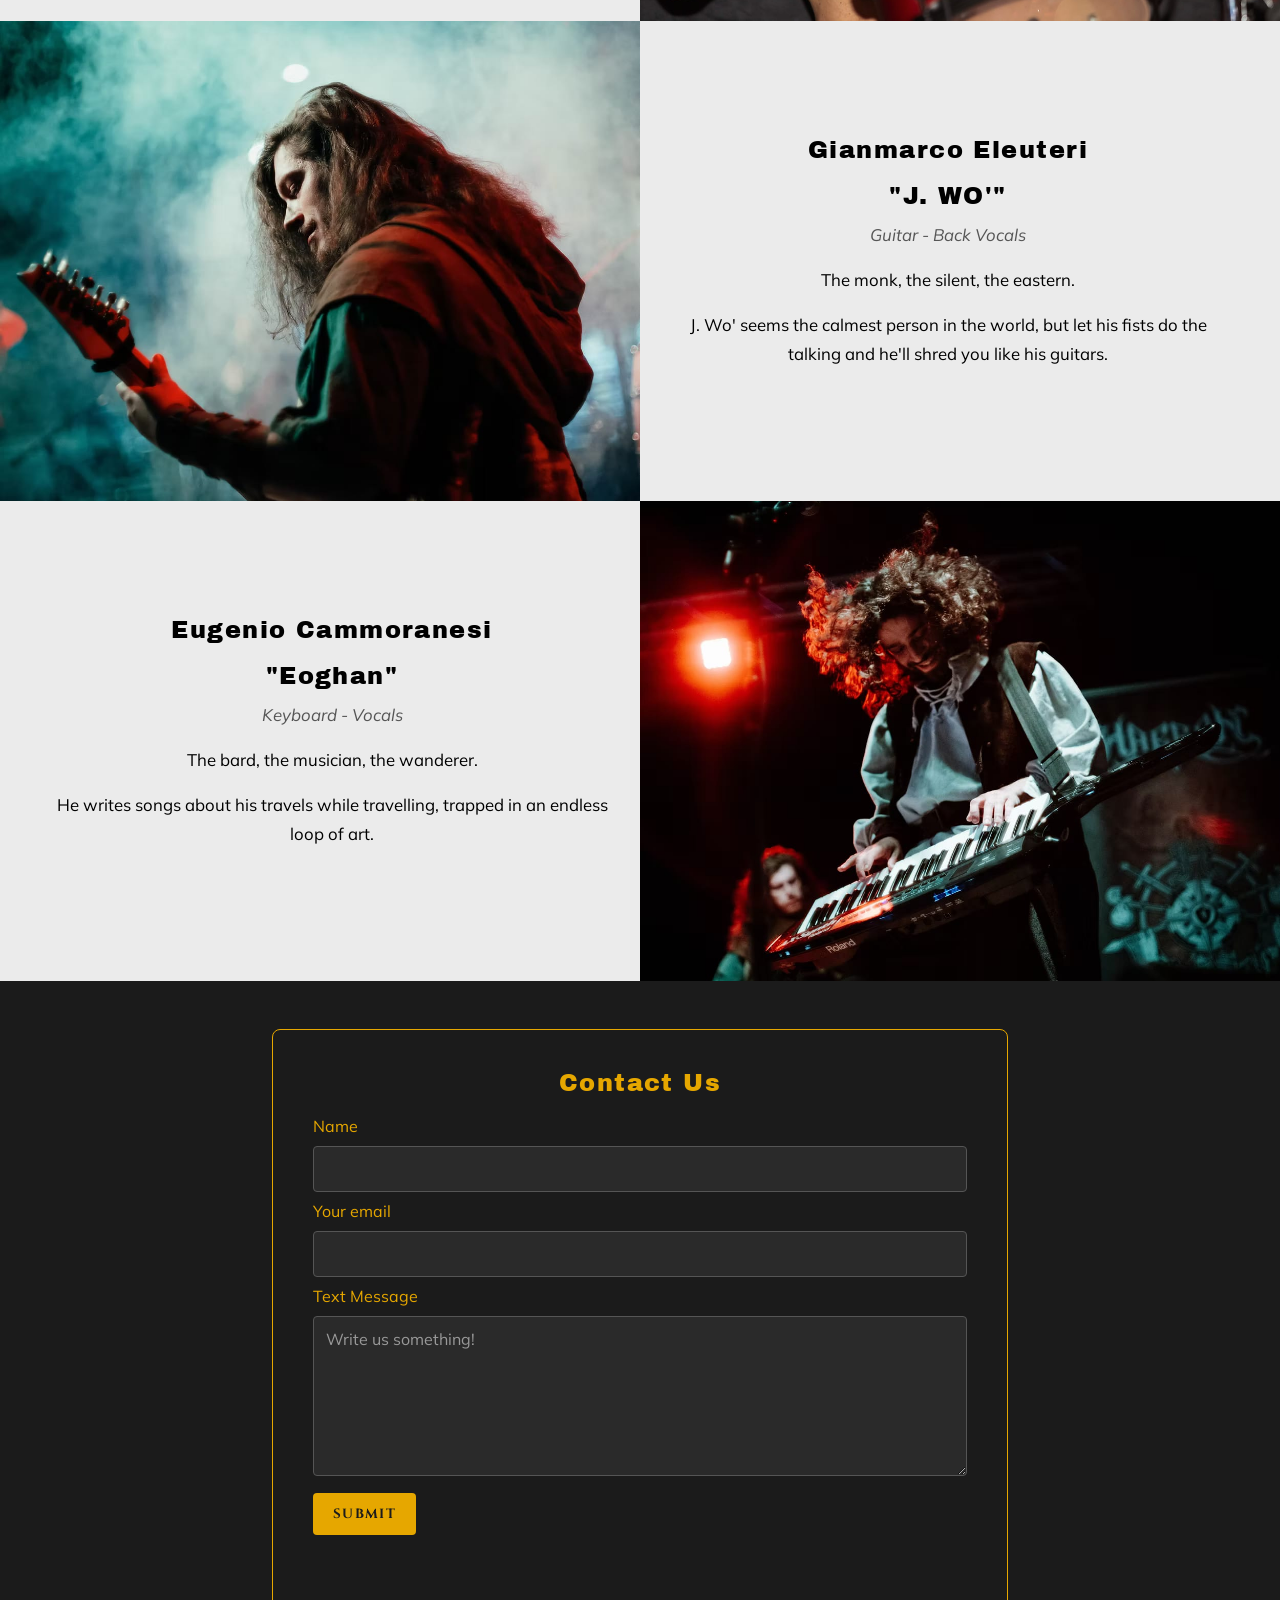
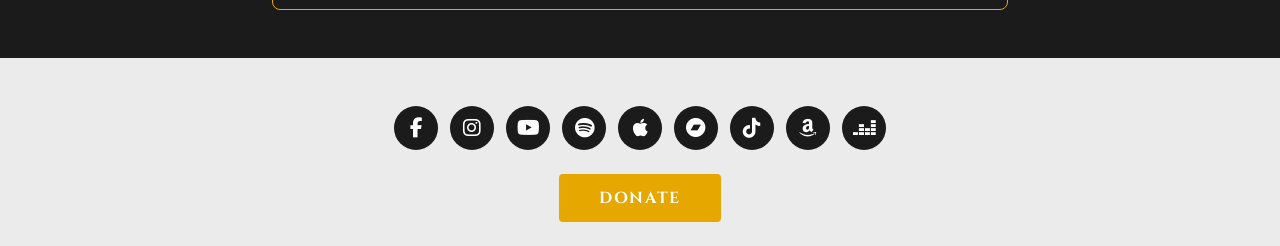
==== commit dabba35c: "altri fix test" ====
--- a/PagesAndForms/band.html
+++ b/PagesAndForms/band.html
@@ -7,13 +7,15 @@
     <meta name="color-scheme" content="only light">
     <title>The Band - Haegen | Italian Folk Metal</title>
     <meta name="description" content="Meet Haegen, the folk metal band from Osimo (Marche, Italy): members, history and live shows at Italian folk and metal festivals like Montelago Celtic Festival.">
-    <link rel="canonical" href="https://haegenfolkmetal.github.io/Haegen/PagesAndForms/band.html">
+    <link rel="canonical" href="https://haegenfolkmetal.github.io/PagesAndForms/band.html">
+    <!-- Permette a Google di mostrare anteprime grandi delle immagini nei risultati -->
+    <meta name="robots" content="max-image-preview:large">
     <meta property="og:type" content="website">
     <meta property="og:site_name" content="Haegen">
     <meta property="og:title" content="The Band - Haegen | Italian Folk Metal">
     <meta property="og:description" content="Meet Haegen, the folk metal band from Marche, Italy.">
-    <meta property="og:url" content="https://haegenfolkmetal.github.io/Haegen/PagesAndForms/band.html">
-    <meta property="og:image" content="https://haegenfolkmetal.github.io/Haegen/Immagini/MontelagoAll.jpg">
+    <meta property="og:url" content="https://haegenfolkmetal.github.io/PagesAndForms/band.html">
+    <meta property="og:image" content="https://haegenfolkmetal.github.io/Immagini/MontelagoAll.jpg">
     <meta name="twitter:card" content="summary_large_image">
     <link rel="icon" type="image/jpeg" href="../Immagini/Emblem.jpg">
     <!-- Font del sito (Google Fonts): Cinzel = titoli, Mulish = testi, Archivo Black = titoli d'impatto -->
@@ -25,7 +27,14 @@
     <script src="../scripts.js" defer></script>
 </head>
 <body>
-    <header class="site-header" data-include="menu.html"></header>
+    <!-- I link qui dentro servono a Google (li trova senza JavaScript): scripts.js li sostituisce subito con il menù vero -->
+    <header class="site-header" data-include="menu.html">
+        <nav class="menu-fallback" aria-label="Main menu">
+            <a href="../index.html">Home</a>
+            <a href="../PagesAndForms/band.html">Band</a>
+            <a href="../PagesAndForms/discography.html">Discography</a>
+        </nav>
+    </header>
 
     <main class="pagina">
 
@@ -35,7 +44,6 @@
             Ogni riga: prima l'immagine, poi il testo.
             Da desktop le righe 1, 3, 5 vengono invertite dal CSS (testo a sinistra, immagine a destra);
             da telefono resta sempre immagine sopra e testo sotto.
-            TODO: sostituisci immagini e testi segnaposto.
         -->
         <div class="rows rows--alternate">
 
@@ -50,7 +58,7 @@
                     </a>
                     <p class="row-meta">Bass - Vocals</p>
                     <p>The warrior, the mountain man, the dark one.</p>
-                    <p>Senon seems always angry, indeed it is, but usually is not dangerous...well, usually, not always!</p>
+                    <p>Senon always seems angry, and he is, but he's usually not dangerous… well, usually. Not always!</p>
                 </div>
             </section>
 
@@ -65,7 +73,7 @@
                     </a>
                     <p class="row-meta">Flute - Mandolin - Back Vocals</p>
                     <p>The fluteman, the jester, the ranger.</p>
-                    <p>With a question and a smile, he gets the keys to heaven...except when it play the flute for hours.</p>
+                    <p>With a question and a smile, he gets the keys to heaven… except when he plays the flute for hours.</p>
                 </div>
             </section>
 
@@ -95,7 +103,7 @@
                     </a>
                     <p class="row-meta">Guitar - Back Vocals</p>
                     <p>The monk, the silent, the eastern.</p>
-                    <p>J. Wo seems the most calm person in the world, but let him fist talks and it will shread you like its guitars.</p>
+                    <p>J. Wo' seems the calmest person in the world, but let his fists do the talking and he'll shred you like his guitars.</p>
                 </div>
             </section>
 
@@ -109,8 +117,8 @@
                         <h2>"Eoghan"</h2>
                     </a>
                     <p class="row-meta">Keyboard - Vocals</p>
-                    <p>The bard, the musician, the wonderer.</p>
-                    <p>He write songs about travels during his travels, forcing himself into this endless loop of art.</p>
+                    <p>The bard, the musician, the wanderer.</p>
+                    <p>He writes songs about his travels while travelling, trapped in an endless loop of art.</p>
                 </div>
             </section>
 
--- a/style.css
+++ b/style.css
@@ -88,6 +88,24 @@
 .row-text p {
     font-size: 1.05rem;
     line-height: 1.7;
+}
+
+/*
+    OUR STORY (home) nel tema Haegen: fascia scura a tutta larghezza, titolo giallo, testo chiaro.
+    Il margine sotto negativo la attacca al video, senza striscia chiara in mezzo.
+*/
+.BIOcss.tema-haegen {
+    width: auto;
+    margin-bottom: calc(-1 * var(--gap-pagina));
+    padding-block: 3rem;
+}
+
+.BIOcss.tema-haegen h2 {
+    margin-top: 0;
+}
+
+.BIOcss.tema-haegen p {
+    color: var(--colore-chiaro);
 }
 
 /*
@@ -141,6 +159,27 @@
     min-height: var(--altezza-menu); /* tiene lo spazio mentre il menù viene caricato */
     background-color: var(--colore-scuro);
     border-bottom: 2px solid var(--colore-giallo);
+}
+
+/* Link "di riserva" per Google: visibili solo per un istante, finché scripts.js non carica il menù vero */
+.menu-fallback {
+    max-width: 1400px;
+    height: var(--altezza-menu);
+    margin-inline: auto;
+    padding-inline: var(--padding-pagina);
+    display: flex;
+    align-items: center;
+    justify-content: flex-end;
+    gap: 2rem;
+}
+
+.menu-fallback a {
+    color: white;
+    text-decoration: none;
+    text-transform: uppercase;
+    letter-spacing: 0.1em;
+    font-family: var(--font-titoli);
+    font-weight: 700;
 }
 
 .menu-bar {
